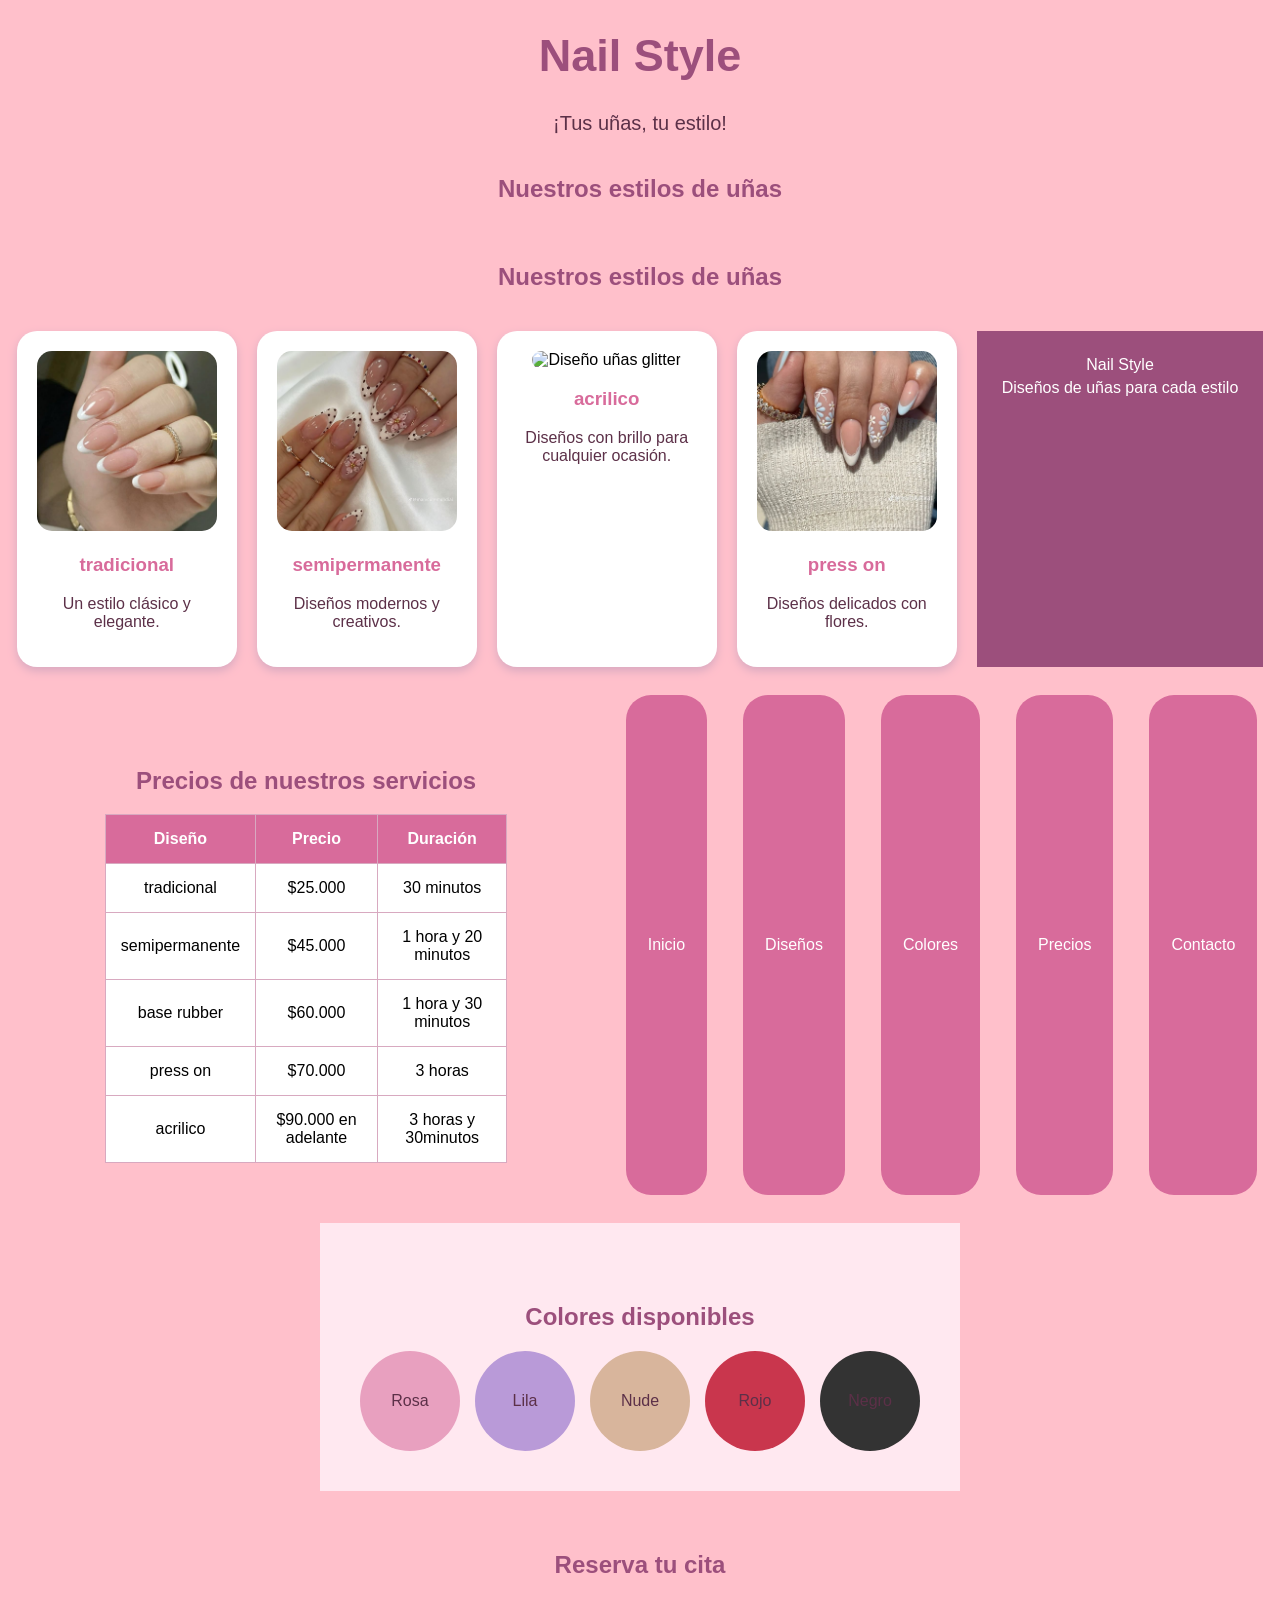
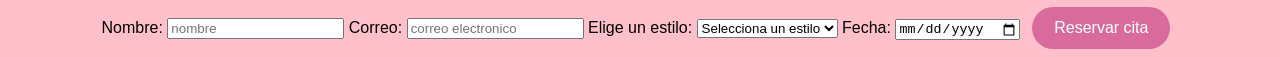
==== index .html @ d0d57eb1 "hola como estan" ====
<!DOCTYPE html>
<html lang="es">

<head>
    <meta charset="UTF-8">
    <title>Nail Style</title>
    <link rel="stylesheet" href="estilos.css">
</head>


</body>

</html>

<body>

    <h1> Nail Style</h1>

    <p>¡Tus uñas, tu estilo!</p>

    <h2>Nuestros estilos de uñas</h2>

<div class="contenedor">

    <h2>Nuestros estilos de uñas</h2>

<div class="contenedor">

    <div class="tarjeta">
        <img src="imagenes/frances.jpeg" alt="Diseño uñas frances">
        <h3>tradicional</h3>
        <p>Un estilo clásico y elegante.</p>
    </div>

    <div class="tarjeta">
        <img src="imagenes/aesthetic.jpeg" alt=" Diseño uñas aesthetic">
        <h3>semipermanente</h3>
        <p>Diseños modernos y creativos.</p>
    </div>

    <div class="tarjeta">
        <img src="imagenes/glitter.jpeg" alt="Diseño uñas glitter">
        <h3>acrilico</h3>
        <p>Diseños con brillo para cualquier ocasión.</p>
    </div>

    <div class="tarjeta">
        <img src="imagenes/florales.jpeg" alt=" Diseños Uñas florales">
        <h3>press on</h3>
        <p>Diseños delicados con flores.</p>
    </div>
<footer>
    <p>Nail Style</p>
    <p>Diseños de uñas para cada estilo</p>
</footer>
    </body>
</html>

<section class="precios">

    <h2>Precios de nuestros servicios</h2>

    <table>

        <tr>
            <th>Diseño</th>
            <th>Precio</th>
            <th>Duración</th>
        </tr>

        <tr>
            <td>tradicional</td>
            <td>$25.000</td>
            <td>30 minutos</td>
        </tr>

        <tr>
            <td>semipermanente</td>
            <td>$45.000</td>
            <td>1 hora y 20 minutos</td>
        </tr>

        <tr>
            <td>base rubber</td>
            <td>$60.000</td>
            <td>1 hora y 30 minutos</td>
        </tr>

        <tr>
            <td>press on</td>
            <td>$70.000</td>
            <td>3 horas</td>
        </tr>

        <tr>
            <td>acrilico</td>
            <td>$90.000 en adelante</td>
            <td>3 horas y 30minutos</td>

    </table>

</section>

    <button>Inicio</button>
    <button>Diseños</button>
    <button>Colores</button>
    <button>Precios</button>
    <button>Contacto</button>

</body>

<section class="colores">

    <h2>Colores disponibles</h2>

    <div class="colores-contenedor">

        <div class="color rosa">
            <p>Rosa</p>
        </div>

        <div class="color lila">
            <p>Lila</p>
        </div>

        <div class="color nude">
            <p>Nude</p>
        </div>

        <div class="color rojo">
            <p>Rojo</p>
        </div>

        <div class="color negro">
            <p>Negro</p>
        </div>

    </div>

</section>
<section class="3102231962">

    <h2>Reserva tu cita</h2>

    <form>

        <label>Nombre:</label>
        <input type="text" placeholder="nombre">

        <label>Correo:</label>
        <input type="email" placeholder="correo electronico">

        <label>Elige un estilo:</label>

        <select>
            <option>Selecciona un estilo</option>
            <option>Francesas</option>
            <option>Aesthetic</option>
            <option>Glitter</option>
            <option>Florales</option>
        </select>

        <label>Fecha:</label>
        <input type="date">

        <button type="submit">Reservar cita</button>

    </form>

</section>
---- estilos.css ----
body {
    margin: 0;
    font-family: Arial, sans-serif;
    background-color: #fff0f5;
    text-align: center;
}

h1 {
    color: #9c4f7c;
    font-size: 45px;
}

p {
    color: #5c3048;
    font-size: 20px;
  }
  body {
    background-color: pink;
}

button {
    background-color: #d86b9b;
    color: white;
    border: none;
    padding: 12px 22px;
    margin: 8px;
    border-radius: 25px;
    font-size: 16px;
    cursor: pointer;
}

{ 
.tarjeta:hover {
    transform: translateY(-8px);
}
}
h2 {
    color: #9c4f7c;
    margin-top: 40px;
}

.contenedor {
    display: flex;
    justify-content: center;
    gap: 20px;
    flex-wrap: wrap;
}

.tarjeta {
    background-color: white;
    width: 180px;
    padding: 20px;
    border-radius: 20px;
    box-shadow: 0 4px 10px #d8a9c0;
}

.tarjeta h3 {
    color: #d86b9b;
}

.tarjeta p {
    font-size: 16px;
}

.tarjeta:hover {
    transform: translateY(-8px);
}
.tarjeta img {
    width: 100%;
    height: 180px;
    object-fit: cover;
    border-radius: 15px;
}
.precios {
    padding: 40px;
}

table {
    width: 80%;
    margin: auto;
    border-collapse: collapse;
    background-color: white;
}

th {
    background-color: #d86b9b;
    color: white;
}

th, td {
    border: 1px solid #d8a9c0;
    padding: 15px;
}

tr:hover {
    background-color: #ffe0eb;
}
.colores {
    background-color: #ffe8f0;
    padding: 40px;
}

.colores-contenedor {
    display: flex;
    justify-content: center;
    gap: 15px;
    flex-wrap: wrap;
}

.color {
    width: 100px;
    height: 100px;
    border-radius: 50%;
    display: flex;
    align-items: center;
    justify-content: center;
}

.color p {
    font-size: 16px;
}

.rosa {
    background-color: #e8a0bf;
}

.lila {
    background-color: #b99ad8;
}

.nude {
    background-color: #d8b59c;
}

.rojo {
    background-color: #c9364d;
}

.negro {
    background-color: #333333;
}

.color:hover {
    transform: scale(1.1);
}
footer {
    background-color: #9c4f7c;
    color: white;
    text-align: center;
    padding: 20px;
}

footer p {
    color: white;
    margin: 5px;
    font-size: 16px;
}
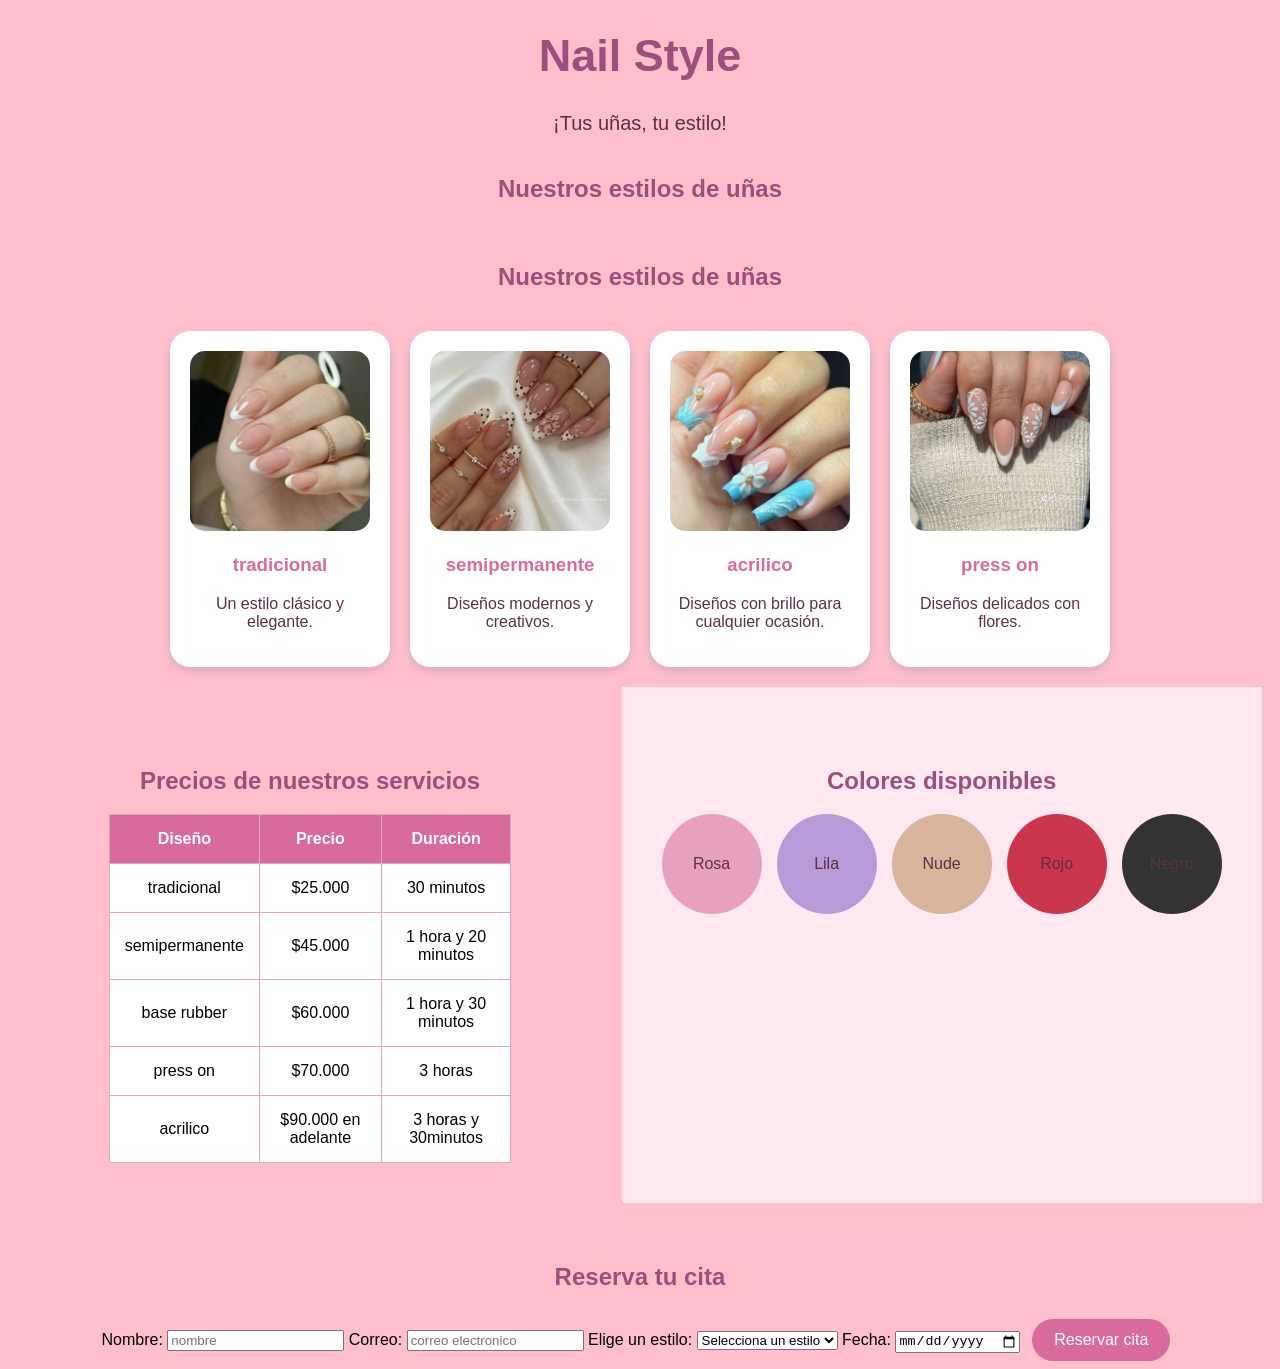
==== commit ce2788a7: "pagina uñas de stefany" ====
--- a/index .html
+++ b/index .html
@@ -39,7 +39,7 @@
     </div>
 
     <div class="tarjeta">
-        <img src="imagenes/glitter.jpeg" alt="Diseño uñas glitter">
+        <img src="imagenes/acrílico.jpeg" alt="Diseño uñas acrílico">
         <h3>acrilico</h3>
         <p>Diseños con brillo para cualquier ocasión.</p>
     </div>
@@ -49,10 +49,6 @@
         <h3>press on</h3>
         <p>Diseños delicados con flores.</p>
     </div>
-<footer>
-    <p>Nail Style</p>
-    <p>Diseños de uñas para cada estilo</p>
-</footer>
     </body>
 </html>
 
@@ -100,12 +96,6 @@
     </table>
 
 </section>
-
-    <button>Inicio</button>
-    <button>Diseños</button>
-    <button>Colores</button>
-    <button>Precios</button>
-    <button>Contacto</button>
 
 </body>
 
